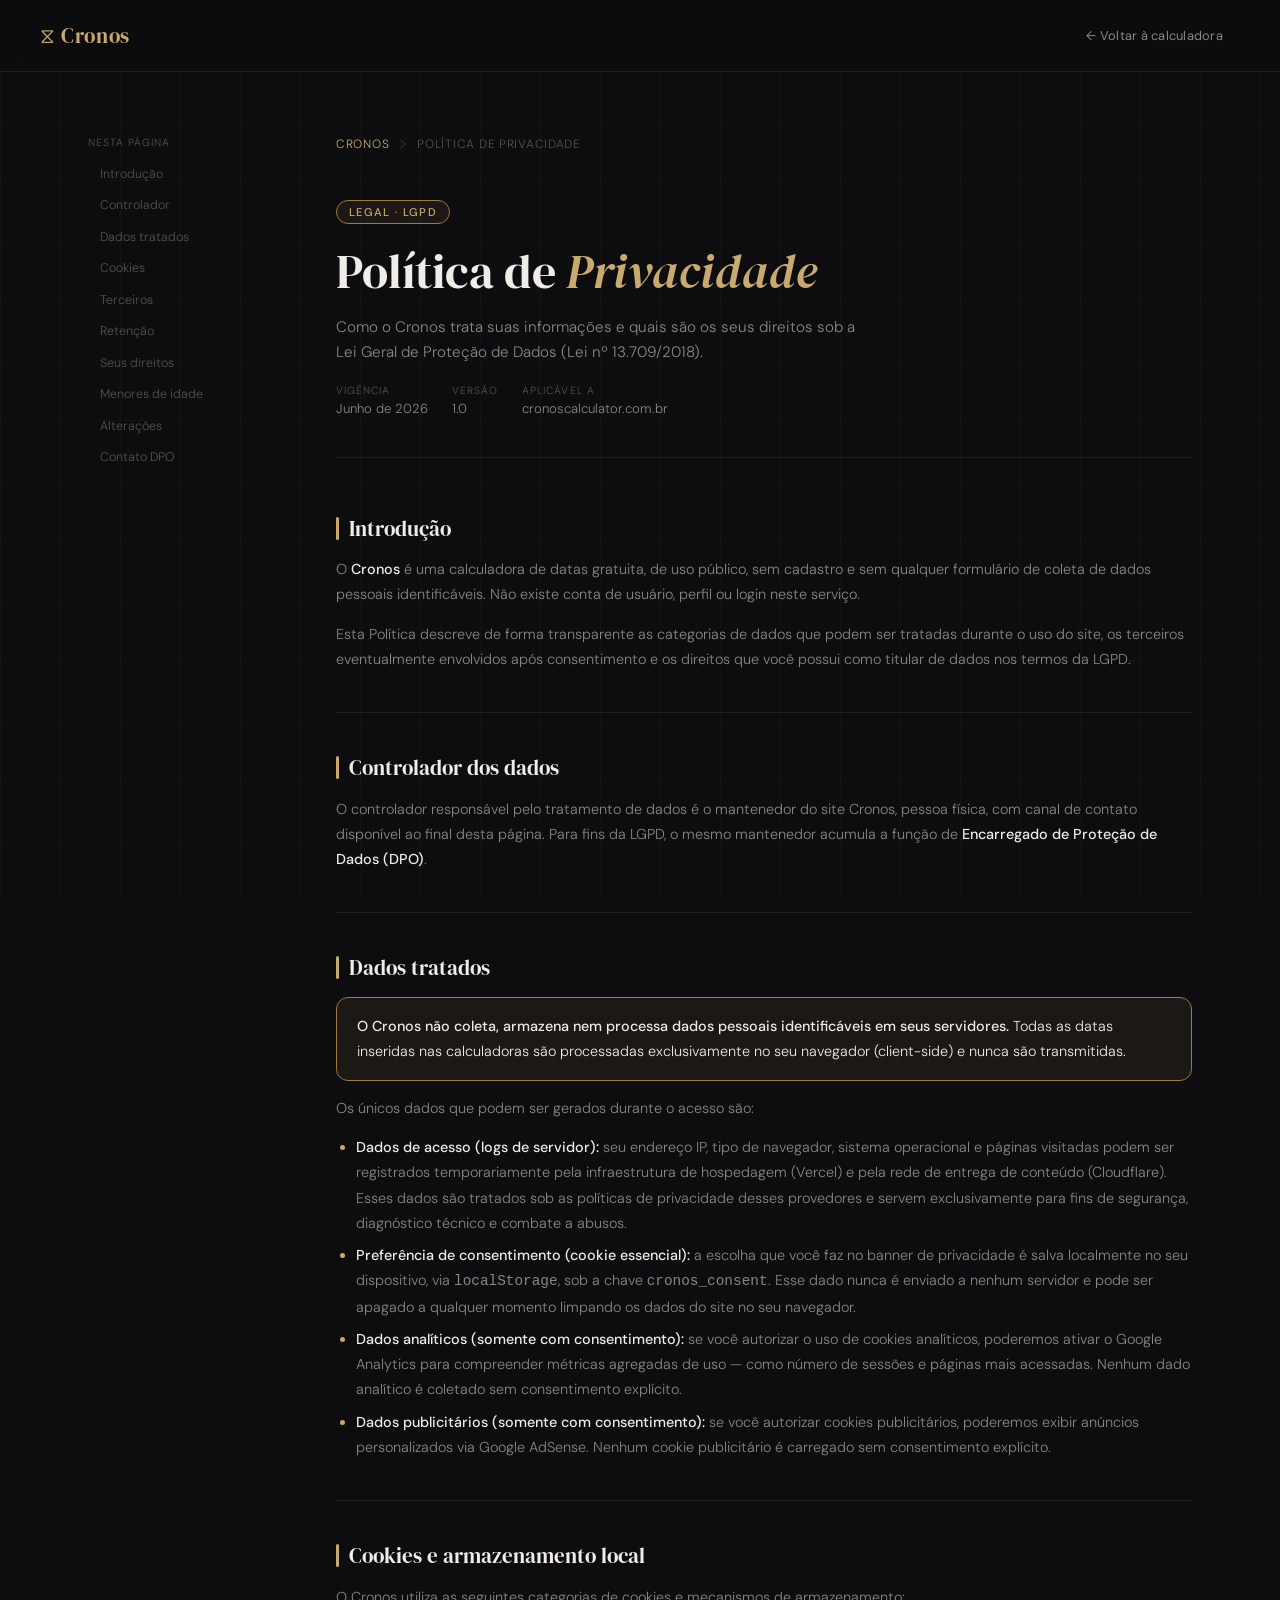
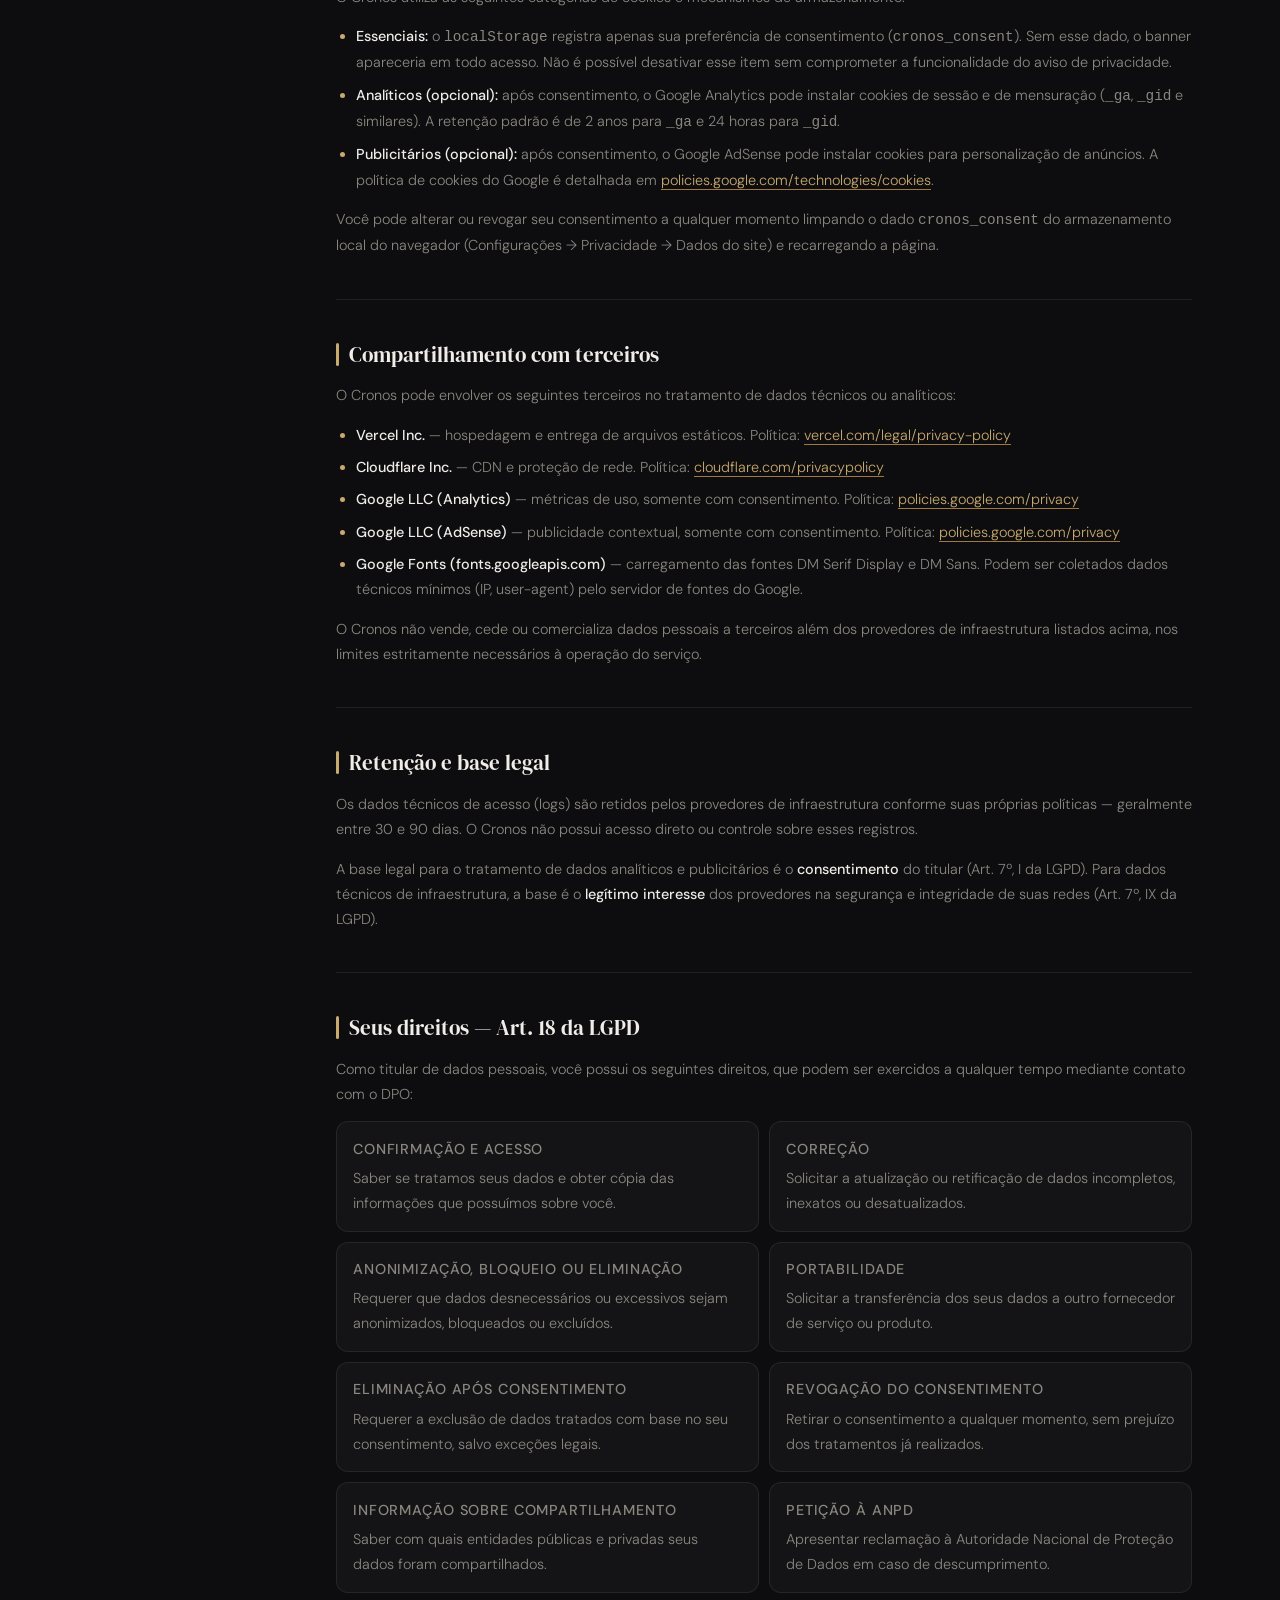
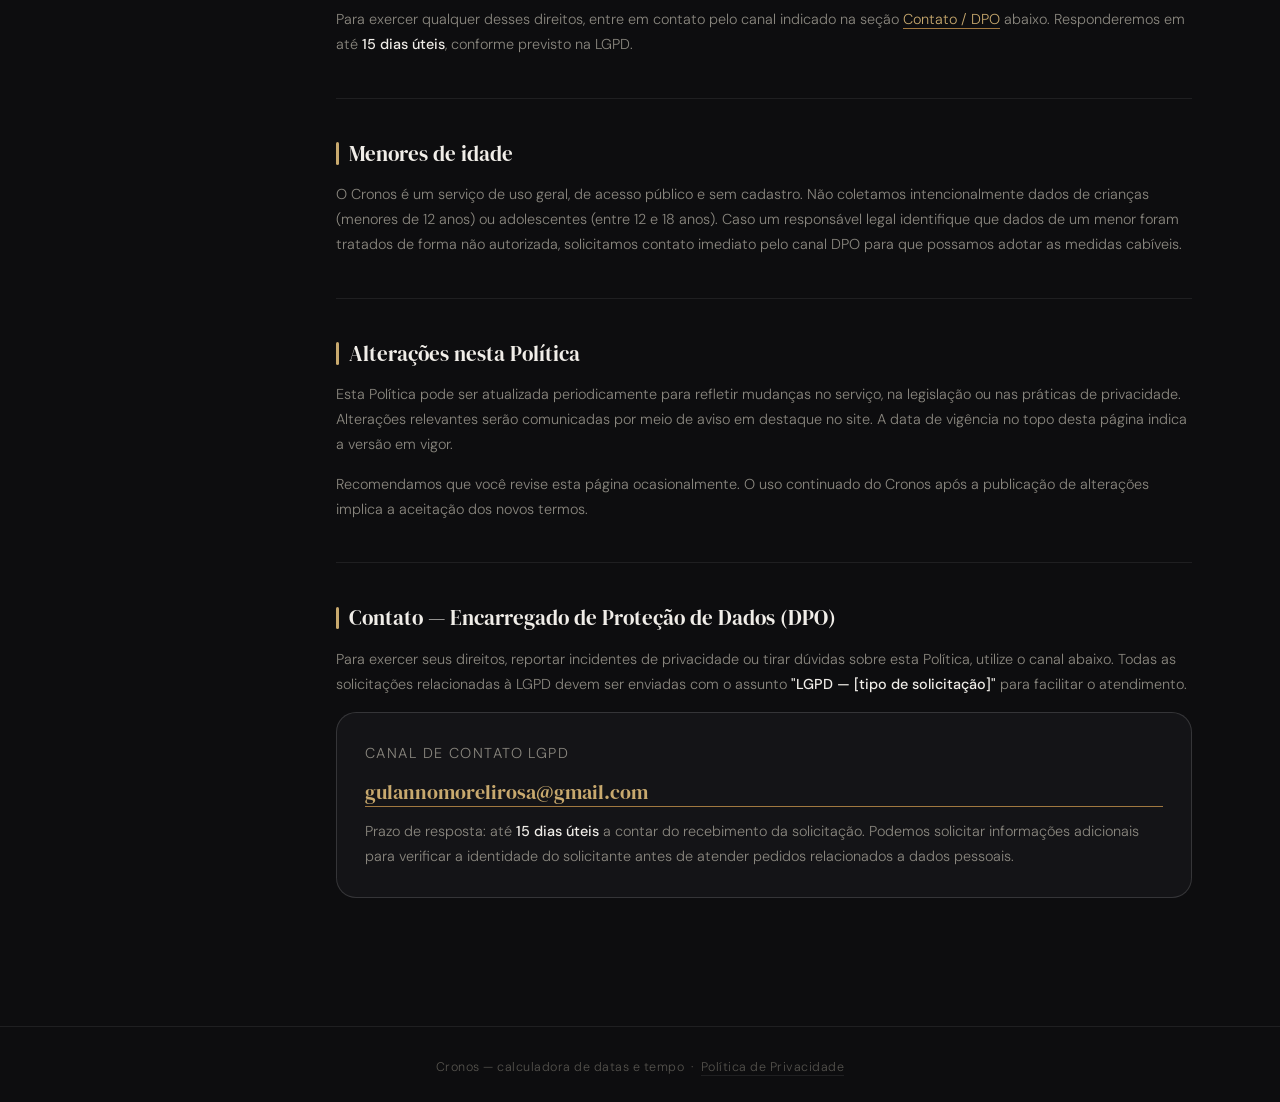
==== privacidade.html @ 51a36d14 "Add files via upload" ====
<!DOCTYPE html>
<html lang="pt-br">
<head>
  <meta charset="UTF-8">
  <meta name="viewport" content="width=device-width, initial-scale=1.0">
  <title>Política de Privacidade — Cronos</title>
  <meta name="description" content="Política de Privacidade do Cronos, calculadora de datas. Saiba como tratamos seus dados e quais são seus direitos segundo a LGPD.">
  <meta name="robots" content="noindex, follow">
  <link rel="preconnect" href="https://fonts.googleapis.com">
  <link rel="preconnect" href="https://fonts.gstatic.com" crossorigin>
  <link href="https://fonts.googleapis.com/css2?family=DM+Serif+Display:ital@0;1&family=DM+Sans:ital,wght@0,300;0,400;0,500;1,300&display=swap" rel="stylesheet">
  <link rel="stylesheet" href="style.css">
  <style>
    /* ── Sobreposições específicas para página de texto longo ── */

    .priv-wrap {
      position: relative;
      z-index: 1;
      max-width: 960px;
      margin: 0 auto;
      padding: 4rem 2rem 8rem;
    }

    /* breadcrumb */
    .priv-breadcrumb {
      display: flex;
      align-items: center;
      gap: 8px;
      margin-bottom: 3rem;
      font-size: 0.75rem;
      color: var(--text3);
      letter-spacing: 0.06em;
      text-transform: uppercase;
    }

    .priv-breadcrumb a {
      color: var(--accent);
      text-decoration: none;
      transition: color 0.2s;
    }

    .priv-breadcrumb a:hover { color: var(--text); }

    .priv-breadcrumb svg {
      width: 12px;
      height: 12px;
      opacity: 0.4;
    }

    /* hero da página */
    .priv-hero {
      margin-bottom: 3.5rem;
      border-bottom: 1px solid var(--border);
      padding-bottom: 2.5rem;
    }

    .priv-hero .panel-tag { margin-bottom: 1.25rem; }

    .priv-hero h1 {
      font-family: 'DM Serif Display', serif;
      font-size: clamp(2rem, 5vw, 3rem);
      font-weight: 400;
      line-height: 1.15;
      color: var(--text);
      margin-bottom: 1rem;
    }

    .priv-hero h1 em {
      font-style: italic;
      color: var(--accent);
    }

    .priv-meta {
      display: flex;
      gap: 1.5rem;
      flex-wrap: wrap;
      margin-top: 1.25rem;
    }

    .priv-meta-item {
      display: flex;
      flex-direction: column;
      gap: 3px;
    }

    .priv-meta-label {
      font-size: 0.65rem;
      text-transform: uppercase;
      letter-spacing: 0.1em;
      color: var(--text3);
    }

    .priv-meta-val {
      font-size: 0.82rem;
      color: var(--text2);
    }

    /* corpo do texto */
    .priv-body {
      display: flex;
      flex-direction: column;
      gap: 2.5rem;
    }

    .priv-section {
      display: flex;
      flex-direction: column;
      gap: 0.9rem;
    }

    .priv-section h2 {
      font-family: 'DM Serif Display', serif;
      font-size: 1.3rem;
      font-weight: 400;
      color: var(--text);
      display: flex;
      align-items: center;
      gap: 10px;
    }

    .priv-section h2::before {
      content: '';
      display: inline-block;
      width: 3px;
      height: 1.1em;
      background: var(--accent);
      border-radius: 2px;
      flex-shrink: 0;
    }

    .priv-section p,
    .priv-section li {
      font-size: 0.9rem;
      color: var(--text2);
      line-height: 1.75;
    }

    .priv-section ul,
    .priv-section ol {
      padding-left: 1.25rem;
      display: flex;
      flex-direction: column;
      gap: 0.45rem;
    }

    .priv-section li::marker {
      color: var(--accent);
    }

    .priv-section strong {
      color: var(--text);
      font-weight: 500;
    }

    .priv-section a {
      color: var(--accent);
      text-decoration: none;
      border-bottom: 1px solid var(--accent2);
      transition: color 0.2s;
    }

    .priv-section a:hover { color: var(--text); }

    /* bloco de destaque */
    .priv-highlight {
      background: var(--accent-bg);
      border: 1px solid var(--accent2);
      border-radius: var(--radius);
      padding: 1rem 1.25rem;
    }

    .priv-highlight p {
      color: var(--text) !important;
    }

    /* tabela de direitos Art. 18 */
    .rights-grid {
      display: grid;
      grid-template-columns: 1fr 1fr;
      gap: 10px;
    }

    .right-card {
      background: var(--bg2);
      border: 1px solid var(--border);
      border-radius: var(--radius);
      padding: 0.9rem 1rem;
      transition: border-color 0.2s;
    }

    .right-card:hover { border-color: var(--border2); }

    .right-card-title {
      font-size: 0.75rem;
      font-weight: 500;
      text-transform: uppercase;
      letter-spacing: 0.06em;
      color: var(--accent);
      margin-bottom: 4px;
    }

    .right-card-desc {
      font-size: 0.8rem;
      color: var(--text2);
      line-height: 1.55;
    }

    /* bloco de contato */
    .contact-card {
      background: var(--bg2);
      border: 1px solid var(--border2);
      border-radius: var(--radius-lg);
      padding: 1.75rem;
      display: flex;
      flex-direction: column;
      gap: 0.75rem;
    }

    .contact-card-title {
      font-size: 0.7rem;
      text-transform: uppercase;
      letter-spacing: 0.1em;
      color: var(--text3);
    }

    .contact-card-email {
      font-family: 'DM Serif Display', serif;
      font-size: 1.25rem;
      color: var(--accent);
      text-decoration: none;
      transition: color 0.2s;
    }

    .contact-card-email:hover { color: var(--text); }

    .contact-card-note {
      font-size: 0.8rem;
      color: var(--text2);
      line-height: 1.6;
    }

    /* divisor decorativo */
    .priv-divider {
      height: 1px;
      background: var(--border);
    }

    /* índice lateral (desktop) */
    @media (min-width: 1080px) {
      .priv-layout {
        display: grid;
        grid-template-columns: 200px 1fr;
        gap: 3rem;
        align-items: start;
        max-width: 1200px;
        margin: 0 auto;
        padding: 4rem 3rem 8rem;
      }

      .priv-wrap {
        max-width: unset;
        margin: 0;
        padding: 0;
        min-width: 0;
      }

      .priv-toc {
        position: sticky;
        top: 100px;
        display: flex;
        flex-direction: column;
        gap: 4px;
      }

      .toc-label {
        font-size: 0.65rem;
        text-transform: uppercase;
        letter-spacing: 0.1em;
        color: var(--text3);
        margin-bottom: 8px;
      }

      .toc-link {
        font-size: 0.78rem;
        color: var(--text3);
        text-decoration: none;
        padding: 5px 10px;
        border-radius: 6px;
        transition: all 0.18s;
        border-left: 2px solid transparent;
        line-height: 1.4;
      }

      .toc-link:hover {
        color: var(--text2);
        border-left-color: var(--border2);
        background: var(--bg2);
      }
    }

    @media (max-width: 1079px) {
      .priv-toc { display: none; }
      .priv-layout {
        display: block;
      }
    }

    @media (max-width: 600px) {
      .rights-grid { grid-template-columns: 1fr; }
      .priv-meta { gap: 1rem; }
    }
  </style>
</head>
<body>

  <div class="bg-grid"></div>

  <header>
    <div class="logo">⧖ Cronos</div>
    <nav>
      <a href="index.html" class="nav-link">← Voltar à calculadora</a>
    </nav>
  </header>

  <div class="priv-layout">

    <!-- Índice (desktop) -->
    <aside class="priv-toc">
      <p class="toc-label">Nesta página</p>
      <a href="#intro"       class="toc-link">Introdução</a>
      <a href="#controlador" class="toc-link">Controlador</a>
      <a href="#dados"       class="toc-link">Dados tratados</a>
      <a href="#cookies"     class="toc-link">Cookies</a>
      <a href="#terceiros"   class="toc-link">Terceiros</a>
      <a href="#retencao"    class="toc-link">Retenção</a>
      <a href="#direitos"    class="toc-link">Seus direitos</a>
      <a href="#menores"     class="toc-link">Menores de idade</a>
      <a href="#alteracoes"  class="toc-link">Alterações</a>
      <a href="#contato"     class="toc-link">Contato DPO</a>
    </aside>

    <main class="priv-wrap">

      <!-- Breadcrumb -->
      <div class="priv-breadcrumb">
        <a href="index.html">Cronos</a>
        <svg viewBox="0 0 12 12" fill="none" xmlns="http://www.w3.org/2000/svg">
          <path d="M4 2l4 4-4 4" stroke="currentColor" stroke-width="1.5" stroke-linecap="round" stroke-linejoin="round"/>
        </svg>
        <span>Política de Privacidade</span>
      </div>

      <!-- Hero -->
      <div class="priv-hero">
        <span class="panel-tag">legal · lgpd</span>
        <h1>Política de <em>Privacidade</em></h1>
        <p class="panel-sub">Como o Cronos trata suas informações e quais são os seus direitos sob a Lei Geral de Proteção de Dados (Lei nº 13.709/2018).</p>
        <div class="priv-meta">
          <div class="priv-meta-item">
            <span class="priv-meta-label">Vigência</span>
            <span class="priv-meta-val">Junho de 2026</span>
          </div>
          <div class="priv-meta-item">
            <span class="priv-meta-label">Versão</span>
            <span class="priv-meta-val">1.0</span>
          </div>
          <div class="priv-meta-item">
            <span class="priv-meta-label">Aplicável a</span>
            <span class="priv-meta-val">cronoscalculator.com.br</span>
          </div>
        </div>
      </div>

      <!-- Corpo -->
      <div class="priv-body">

        <div class="priv-section" id="intro">
          <h2>Introdução</h2>
          <p>
            O <strong>Cronos</strong> é uma calculadora de datas gratuita, de uso público, sem cadastro e sem qualquer formulário de coleta de dados pessoais identificáveis. Não existe conta de usuário, perfil ou login neste serviço.
          </p>
          <p>
            Esta Política descreve de forma transparente as categorias de dados que podem ser tratadas durante o uso do site, os terceiros eventualmente envolvidos após consentimento e os direitos que você possui como titular de dados nos termos da LGPD.
          </p>
        </div>

        <div class="priv-divider"></div>

        <div class="priv-section" id="controlador">
          <h2>Controlador dos dados</h2>
          <p>
            O controlador responsável pelo tratamento de dados é o mantenedor do site Cronos, pessoa física, com canal de contato disponível ao final desta página. Para fins da LGPD, o mesmo mantenedor acumula a função de <strong>Encarregado de Proteção de Dados (DPO)</strong>.
          </p>
        </div>

        <div class="priv-divider"></div>

        <div class="priv-section" id="dados">
          <h2>Dados tratados</h2>

          <div class="priv-highlight">
            <p><strong>O Cronos não coleta, armazena nem processa dados pessoais identificáveis em seus servidores.</strong> Todas as datas inseridas nas calculadoras são processadas exclusivamente no seu navegador (client-side) e nunca são transmitidas.</p>
          </div>

          <p>Os únicos dados que podem ser gerados durante o acesso são:</p>

          <ul>
            <li><strong>Dados de acesso (logs de servidor):</strong> seu endereço IP, tipo de navegador, sistema operacional e páginas visitadas podem ser registrados temporariamente pela infraestrutura de hospedagem (Vercel) e pela rede de entrega de conteúdo (Cloudflare). Esses dados são tratados sob as políticas de privacidade desses provedores e servem exclusivamente para fins de segurança, diagnóstico técnico e combate a abusos.</li>
            <li><strong>Preferência de consentimento (cookie essencial):</strong> a escolha que você faz no banner de privacidade é salva localmente no seu dispositivo, via <code>localStorage</code>, sob a chave <code>cronos_consent</code>. Esse dado nunca é enviado a nenhum servidor e pode ser apagado a qualquer momento limpando os dados do site no seu navegador.</li>
            <li><strong>Dados analíticos (somente com consentimento):</strong> se você autorizar o uso de cookies analíticos, poderemos ativar o Google Analytics para compreender métricas agregadas de uso — como número de sessões e páginas mais acessadas. Nenhum dado analítico é coletado sem consentimento explícito.</li>
            <li><strong>Dados publicitários (somente com consentimento):</strong> se você autorizar cookies publicitários, poderemos exibir anúncios personalizados via Google AdSense. Nenhum cookie publicitário é carregado sem consentimento explícito.</li>
          </ul>
        </div>

        <div class="priv-divider"></div>

        <div class="priv-section" id="cookies">
          <h2>Cookies e armazenamento local</h2>

          <p>O Cronos utiliza as seguintes categorias de cookies e mecanismos de armazenamento:</p>

          <ul>
            <li>
              <strong>Essenciais:</strong> o <code>localStorage</code> registra apenas sua preferência de consentimento (<code>cronos_consent</code>). Sem esse dado, o banner apareceria em todo acesso. Não é possível desativar esse item sem comprometer a funcionalidade do aviso de privacidade.
            </li>
            <li>
              <strong>Analíticos (opcional):</strong> após consentimento, o Google Analytics pode instalar cookies de sessão e de mensuração (<code>_ga</code>, <code>_gid</code> e similares). A retenção padrão é de 2 anos para <code>_ga</code> e 24 horas para <code>_gid</code>.
            </li>
            <li>
              <strong>Publicitários (opcional):</strong> após consentimento, o Google AdSense pode instalar cookies para personalização de anúncios. A política de cookies do Google é detalhada em <a href="https://policies.google.com/technologies/cookies" target="_blank" rel="noopener noreferrer">policies.google.com/technologies/cookies</a>.
            </li>
          </ul>

          <p>
            Você pode alterar ou revogar seu consentimento a qualquer momento limpando o dado <code>cronos_consent</code> do armazenamento local do navegador (Configurações → Privacidade → Dados do site) e recarregando a página.
          </p>
        </div>

        <div class="priv-divider"></div>

        <div class="priv-section" id="terceiros">
          <h2>Compartilhamento com terceiros</h2>

          <p>O Cronos pode envolver os seguintes terceiros no tratamento de dados técnicos ou analíticos:</p>

          <ul>
            <li><strong>Vercel Inc.</strong> — hospedagem e entrega de arquivos estáticos. Política: <a href="https://vercel.com/legal/privacy-policy" target="_blank" rel="noopener noreferrer">vercel.com/legal/privacy-policy</a></li>
            <li><strong>Cloudflare Inc.</strong> — CDN e proteção de rede. Política: <a href="https://www.cloudflare.com/privacypolicy/" target="_blank" rel="noopener noreferrer">cloudflare.com/privacypolicy</a></li>
            <li><strong>Google LLC (Analytics)</strong> — métricas de uso, somente com consentimento. Política: <a href="https://policies.google.com/privacy" target="_blank" rel="noopener noreferrer">policies.google.com/privacy</a></li>
            <li><strong>Google LLC (AdSense)</strong> — publicidade contextual, somente com consentimento. Política: <a href="https://policies.google.com/privacy" target="_blank" rel="noopener noreferrer">policies.google.com/privacy</a></li>
            <li><strong>Google Fonts (fonts.googleapis.com)</strong> — carregamento das fontes DM Serif Display e DM Sans. Podem ser coletados dados técnicos mínimos (IP, user-agent) pelo servidor de fontes do Google.</li>
          </ul>

          <p>
            O Cronos não vende, cede ou comercializa dados pessoais a terceiros além dos provedores de infraestrutura listados acima, nos limites estritamente necessários à operação do serviço.
          </p>
        </div>

        <div class="priv-divider"></div>

        <div class="priv-section" id="retencao">
          <h2>Retenção e base legal</h2>
          <p>
            Os dados técnicos de acesso (logs) são retidos pelos provedores de infraestrutura conforme suas próprias políticas — geralmente entre 30 e 90 dias. O Cronos não possui acesso direto ou controle sobre esses registros.
          </p>
          <p>
            A base legal para o tratamento de dados analíticos e publicitários é o <strong>consentimento</strong> do titular (Art. 7º, I da LGPD). Para dados técnicos de infraestrutura, a base é o <strong>legítimo interesse</strong> dos provedores na segurança e integridade de suas redes (Art. 7º, IX da LGPD).
          </p>
        </div>

        <div class="priv-divider"></div>

        <div class="priv-section" id="direitos">
          <h2>Seus direitos — Art. 18 da LGPD</h2>
          <p>Como titular de dados pessoais, você possui os seguintes direitos, que podem ser exercidos a qualquer tempo mediante contato com o DPO:</p>

          <div class="rights-grid">
            <div class="right-card">
              <p class="right-card-title">Confirmação e acesso</p>
              <p class="right-card-desc">Saber se tratamos seus dados e obter cópia das informações que possuímos sobre você.</p>
            </div>
            <div class="right-card">
              <p class="right-card-title">Correção</p>
              <p class="right-card-desc">Solicitar a atualização ou retificação de dados incompletos, inexatos ou desatualizados.</p>
            </div>
            <div class="right-card">
              <p class="right-card-title">Anonimização, bloqueio ou eliminação</p>
              <p class="right-card-desc">Requerer que dados desnecessários ou excessivos sejam anonimizados, bloqueados ou excluídos.</p>
            </div>
            <div class="right-card">
              <p class="right-card-title">Portabilidade</p>
              <p class="right-card-desc">Solicitar a transferência dos seus dados a outro fornecedor de serviço ou produto.</p>
            </div>
            <div class="right-card">
              <p class="right-card-title">Eliminação após consentimento</p>
              <p class="right-card-desc">Requerer a exclusão de dados tratados com base no seu consentimento, salvo exceções legais.</p>
            </div>
            <div class="right-card">
              <p class="right-card-title">Revogação do consentimento</p>
              <p class="right-card-desc">Retirar o consentimento a qualquer momento, sem prejuízo dos tratamentos já realizados.</p>
            </div>
            <div class="right-card">
              <p class="right-card-title">Informação sobre compartilhamento</p>
              <p class="right-card-desc">Saber com quais entidades públicas e privadas seus dados foram compartilhados.</p>
            </div>
            <div class="right-card">
              <p class="right-card-title">Petição à ANPD</p>
              <p class="right-card-desc">Apresentar reclamação à Autoridade Nacional de Proteção de Dados em caso de descumprimento.</p>
            </div>
          </div>

          <p>
            Para exercer qualquer desses direitos, entre em contato pelo canal indicado na seção <a href="#contato">Contato / DPO</a> abaixo. Responderemos em até <strong>15 dias úteis</strong>, conforme previsto na LGPD.
          </p>
        </div>

        <div class="priv-divider"></div>

        <div class="priv-section" id="menores">
          <h2>Menores de idade</h2>
          <p>
            O Cronos é um serviço de uso geral, de acesso público e sem cadastro. Não coletamos intencionalmente dados de crianças (menores de 12 anos) ou adolescentes (entre 12 e 18 anos). Caso um responsável legal identifique que dados de um menor foram tratados de forma não autorizada, solicitamos contato imediato pelo canal DPO para que possamos adotar as medidas cabíveis.
          </p>
        </div>

        <div class="priv-divider"></div>

        <div class="priv-section" id="alteracoes">
          <h2>Alterações nesta Política</h2>
          <p>
            Esta Política pode ser atualizada periodicamente para refletir mudanças no serviço, na legislação ou nas práticas de privacidade. Alterações relevantes serão comunicadas por meio de aviso em destaque no site. A data de vigência no topo desta página indica a versão em vigor.
          </p>
          <p>
            Recomendamos que você revise esta página ocasionalmente. O uso continuado do Cronos após a publicação de alterações implica a aceitação dos novos termos.
          </p>
        </div>

        <div class="priv-divider"></div>

        <div class="priv-section" id="contato">
          <h2>Contato — Encarregado de Proteção de Dados (DPO)</h2>
          <p>
            Para exercer seus direitos, reportar incidentes de privacidade ou tirar dúvidas sobre esta Política, utilize o canal abaixo. Todas as solicitações relacionadas à LGPD devem ser enviadas com o assunto <strong>"LGPD — [tipo de solicitação]"</strong> para facilitar o atendimento.
          </p>

          <div class="contact-card">
            <p class="contact-card-title">Canal de contato LGPD</p>
            <!-- Substitua pelo seu e-mail real antes de publicar -->
            <a href="mailto:gulannomorelirosa@gmail.com" class="contact-card-email">gulannomorelirosa@gmail.com</a>
            <p class="contact-card-note">
              Prazo de resposta: até <strong>15 dias úteis</strong> a contar do recebimento da solicitação. Podemos solicitar informações adicionais para verificar a identidade do solicitante antes de atender pedidos relacionados a dados pessoais.
            </p>
          </div>
        </div>

      </div><!-- /priv-body -->

    </main><!-- /priv-wrap -->

  </div><!-- /priv-layout -->

  <footer>
    <p>Cronos &mdash; calculadora de datas e tempo &nbsp;·&nbsp; <a href="privacidade.html" style="color:var(--text3);text-decoration:none;border-bottom:1px solid var(--border)">Política de Privacidade</a></p>
  </footer>

</body>
</html>
---- style.css ----
*, *::before, *::after { box-sizing: border-box; margin: 0; padding: 0; }

:root {
  --bg:        #0d0d0f;
  --bg2:       #141417;
  --bg3:       #1c1c20;
  --border:    rgba(255,255,255,0.08);
  --border2:   rgba(255,255,255,0.14);
  --text:      #f0ede8;
  --text2:     #8a877f;
  --text3:     #55534e;
  --accent:    #c8a96e;
  --accent2:   #a07840;
  --accent-bg: rgba(200,169,110,0.08);
  --radius:    12px;
  --radius-lg: 20px;
}

html { scroll-behavior: smooth; }

body {
  background: var(--bg);
  color: var(--text);
  font-family: 'DM Sans', sans-serif;
  font-weight: 300;
  min-height: 100vh;
  overflow-x: hidden;
}


.bg-grid {
  position: fixed;
  inset: 0;
  z-index: 0;
  background-image:
    linear-gradient(rgba(255,255,255,0.025) 1px, transparent 1px),
    linear-gradient(90deg, rgba(255,255,255,0.025) 1px, transparent 1px);
  background-size: 60px 60px;
  pointer-events: none;
}


header {
  position: sticky;
  top: 0;
  z-index: 100;
  display: flex;
  align-items: center;
  justify-content: space-between;
  padding: 1.25rem 2.5rem;
  border-bottom: 1px solid var(--border);
  background: rgba(13,13,15,0.85);
  backdrop-filter: blur(16px);
  -webkit-backdrop-filter: blur(16px);
}

.logo {
  font-family: 'DM Serif Display', serif;
  font-size: 1.3rem;
  color: var(--accent);
  letter-spacing: 0.03em;
}

nav {
  display: flex;
  gap: 6px;
  flex-wrap: wrap;
}

.nav-link {
  text-decoration: none;
  font-size: 0.8rem;
  font-weight: 400;
  color: var(--text2);
  padding: 6px 16px;
  border-radius: 99px;
  border: 1px solid transparent;
  transition: all 0.2s;
  letter-spacing: 0.02em;
}

.nav-link:hover { color: var(--text); border-color: var(--border2); }
.nav-link.active { color: var(--accent); border-color: var(--accent2); background: var(--accent-bg); }


main {
  position: relative;
  z-index: 1;
  max-width: 820px;
  margin: 0 auto;
  padding: 4rem 2rem 6rem;
}


.panel { display: none; animation: fadeUp 0.35s ease; }
.panel.active { display: block; }

@keyframes fadeUp {
  from { opacity: 0; transform: translateY(16px); }
  to   { opacity: 1; transform: translateY(0); }
}


.panel-hero {
  margin-bottom: 2.5rem;
}

.panel-tag {
  display: inline-block;
  font-size: 0.7rem;
  font-weight: 500;
  text-transform: uppercase;
  letter-spacing: 0.12em;
  color: var(--accent);
  border: 1px solid var(--accent2);
  background: var(--accent-bg);
  padding: 4px 12px;
  border-radius: 99px;
  margin-bottom: 1.25rem;
}

.panel-hero h1 {
  font-family: 'DM Serif Display', serif;
  font-size: clamp(2rem, 5vw, 3.2rem);
  font-weight: 400;
  line-height: 1.15;
  color: var(--text);
  margin-bottom: 0.75rem;
}

.panel-hero h1 em {
  font-style: italic;
  color: var(--accent);
}

.panel-sub {
  font-size: 0.95rem;
  color: var(--text2);
  line-height: 1.6;
  max-width: 520px;
}


.form-card {
  background: var(--bg2);
  border: 1px solid var(--border);
  border-radius: var(--radius-lg);
  padding: 2rem;
  display: flex;
  flex-direction: column;
  gap: 1.25rem;
  margin-bottom: 2rem;
}

.field-row {
  display: grid;
  grid-template-columns: 1fr 1fr;
  gap: 1rem;
  min-width: 0;
}

.field {
  display: flex;
  flex-direction: column;
  gap: 8px;
  min-width: 0;
}

.field label {
  font-size: 0.72rem;
  font-weight: 500;
  text-transform: uppercase;
  letter-spacing: 0.1em;
  color: var(--text3);
}

.field input {
  background: var(--bg3);
  border: 1px solid var(--border);
  border-radius: var(--radius);
  padding: 12px 16px;
  font-size: 0.95rem;
  font-family: 'DM Sans', sans-serif;
  font-weight: 300;
  color: var(--text);
  outline: none;
  transition: border-color 0.2s;
  width: 100%;
  min-width: 0;
  color-scheme: dark;
}

.field input:focus {
  border-color: var(--accent2);
}

.field input::placeholder { color: var(--text3); }


.btn-calc {
  padding: 14px 28px;
  border-radius: var(--radius);
  border: none;
  background: var(--accent);
  color: #0d0d0f;
  font-family: 'DM Sans', sans-serif;
  font-size: 0.9rem;
  font-weight: 500;
  cursor: pointer;
  letter-spacing: 0.02em;
  transition: all 0.2s;
  align-self: flex-start;
}

.btn-calc:hover {
  background: var(--accent2);
  transform: translateY(-1px);
}

.btn-calc:active {
  transform: translateY(0) scale(0.98);
}


.result-area {
  animation: fadeUp 0.3s ease;
}

.result-area.hidden { display: none; }


.metrics-grid {
  display: grid;
  grid-template-columns: repeat(auto-fit, minmax(140px, 1fr));
  gap: 12px;
  margin-bottom: 1rem;
}

.metric-card {
  background: var(--bg2);
  border: 1px solid var(--border);
  border-radius: var(--radius);
  padding: 1.25rem 1rem;
  text-align: center;
  transition: border-color 0.2s;
}

.metric-card:hover { border-color: var(--border2); }

.metric-card.highlight {
  border-color: var(--accent2);
  background: var(--accent-bg);
}

.metric-num {
  font-family: 'DM Serif Display', serif;
  font-size: 2.4rem;
  color: var(--text);
  line-height: 1;
  margin-bottom: 4px;
}

.metric-card.highlight .metric-num { color: var(--accent); }

.metric-lbl {
  font-size: 0.72rem;
  font-weight: 500;
  text-transform: uppercase;
  letter-spacing: 0.08em;
  color: var(--text3);
}


.totals-bar {
  background: var(--bg2);
  border: 1px solid var(--border);
  border-radius: var(--radius);
  padding: 1rem 1.25rem;
  display: flex;
  gap: 1.5rem;
  flex-wrap: wrap;
  align-items: center;
}

.total-item {
  display: flex;
  flex-direction: column;
  gap: 2px;
}

.total-item .t-num {
  font-size: 1.1rem;
  font-weight: 500;
  color: var(--text);
}

.total-item .t-lbl {
  font-size: 0.68rem;
  text-transform: uppercase;
  letter-spacing: 0.08em;
  color: var(--text3);
}

.totals-divider {
  width: 1px;
  height: 30px;
  background: var(--border);
}


.countdown-display {
  text-align: center;
  padding: 3rem 1rem 2rem;
  border: 1px solid var(--border);
  border-radius: var(--radius-lg);
  background: var(--bg2);
  margin-bottom: 1rem;
}

.countdown-label-name {
  font-size: 0.75rem;
  text-transform: uppercase;
  letter-spacing: 0.1em;
  color: var(--accent);
  margin-bottom: 0.5rem;
}

.countdown-big {
  font-family: 'DM Serif Display', serif;
  font-size: clamp(4rem, 12vw, 7rem);
  color: var(--text);
  line-height: 1;
  margin-bottom: 0.5rem;
}

.countdown-unit {
  font-size: 0.9rem;
  color: var(--text2);
  margin-bottom: 0.25rem;
}

.countdown-date-str {
  font-size: 0.8rem;
  color: var(--text3);
}

.badge-past {
  display: inline-block;
  margin-left: 8px;
  padding: 3px 10px;
  border-radius: 99px;
  font-size: 0.7rem;
  text-transform: uppercase;
  letter-spacing: 0.06em;
  background: rgba(200,80,80,0.1);
  color: #e07070;
  border: 1px solid rgba(200,80,80,0.25);
  vertical-align: middle;
}

.badge-future {
  display: inline-block;
  margin-left: 8px;
  padding: 3px 10px;
  border-radius: 99px;
  font-size: 0.7rem;
  text-transform: uppercase;
  letter-spacing: 0.06em;
  background: var(--accent-bg);
  color: var(--accent);
  border: 1px solid var(--accent2);
  vertical-align: middle;
}


.error-msg {
  padding: 1rem 1.25rem;
  background: rgba(200,80,80,0.08);
  border: 1px solid rgba(200,80,80,0.2);
  border-radius: var(--radius);
  color: #e07070;
  font-size: 0.9rem;
}


footer {
  position: relative;
  z-index: 1;
  text-align: center;
  padding: 2rem;
  color: var(--text3);
  font-size: 0.78rem;
  border-top: 1px solid var(--border);
  letter-spacing: 0.04em;
}


@media (max-width: 600px) {
  header {
    flex-direction: column;
    gap: 1rem;
    padding: 1rem 1.25rem;
  }

  nav { justify-content: center; }

  main { padding: 2.5rem 1.25rem 4rem; }

  .form-card { padding: 1.25rem; }

  .field-row { grid-template-columns: 1fr; }

  .btn-calc { align-self: stretch; text-align: center; }

  .totals-bar { gap: 1rem; }

  .totals-divider { display: none; }
}

/* ─── LGPD Banner ────────────────────────────────────────────────────────────
   Cole este bloco no final do seu style.css
   ─────────────────────────────────────────────────────────────────────────── */
 
#lgpd-banner {
  position: fixed;
  bottom: 1.5rem;
  left: 50%;
  transform: translateX(-50%);
  z-index: 9999;
  width: min(92vw, 680px);
  background: var(--bg2);
  border: 1px solid var(--border2);
  border-radius: var(--radius-lg);
  padding: 1.5rem;
  box-shadow: 0 8px 40px rgba(0, 0, 0, 0.5);
  transition: opacity 0.35s ease, transform 0.35s ease;
}
 
#lgpd-banner.lgpd-hide {
  opacity: 0;
  transform: translateX(-50%) translateY(12px);
  pointer-events: none;
}
 
.lgpd-inner {
  display: flex;
  flex-direction: column;
  gap: 1.1rem;
}
 
.lgpd-title {
  font-size: 0.85rem;
  font-weight: 500;
  color: var(--accent);
  text-transform: uppercase;
  letter-spacing: 0.08em;
  margin-bottom: 4px;
}
 
.lgpd-desc {
  font-size: 0.82rem;
  color: var(--text2);
  line-height: 1.6;
}
 
.lgpd-link {
  color: var(--accent);
  text-decoration: none;
  border-bottom: 1px solid var(--accent2);
  transition: color 0.2s;
}
 
.lgpd-link:hover {
  color: var(--text);
}
 
.lgpd-toggles {
  display: flex;
  gap: 1.5rem;
  flex-wrap: wrap;
}
 
.lgpd-toggle {
  display: flex;
  align-items: center;
  gap: 8px;
  cursor: pointer;
}
 
.lgpd-toggle input[type="checkbox"] {
  appearance: none;
  -webkit-appearance: none;
  width: 16px;
  height: 16px;
  border: 1px solid var(--accent2);
  border-radius: 4px;
  background: var(--bg3);
  cursor: pointer;
  flex-shrink: 0;
  transition: background 0.2s, border-color 0.2s;
  position: relative;
}
 
.lgpd-toggle input[type="checkbox"]:checked {
  background: var(--accent);
  border-color: var(--accent);
}
 
.lgpd-toggle input[type="checkbox"]:checked::after {
  content: '';
  position: absolute;
  left: 4px;
  top: 1px;
  width: 5px;
  height: 9px;
  border: 2px solid #0d0d0f;
  border-top: none;
  border-left: none;
  transform: rotate(45deg);
}
 
.lgpd-toggle-label {
  font-size: 0.8rem;
  color: var(--text2);
}
 
.lgpd-actions {
  display: flex;
  gap: 8px;
  flex-wrap: wrap;
}
 
.lgpd-btn {
  padding: 8px 18px;
  border-radius: var(--radius);
  font-family: 'DM Sans', sans-serif;
  font-size: 0.8rem;
  font-weight: 500;
  cursor: pointer;
  transition: all 0.2s;
  letter-spacing: 0.02em;
  border: 1px solid transparent;
}
 
.lgpd-btn:active {
  transform: scale(0.97);
}
 
.lgpd-btn-accept-all {
  background: var(--accent);
  color: #0d0d0f;
  border-color: var(--accent);
}
 
.lgpd-btn-accept-all:hover {
  background: var(--accent2);
  border-color: var(--accent2);
}
 
.lgpd-btn-save {
  background: transparent;
  color: var(--text);
  border-color: var(--border2);
}
 
.lgpd-btn-save:hover {
  border-color: var(--accent2);
  color: var(--accent);
}
 
.lgpd-btn-reject {
  background: transparent;
  color: var(--text3);
  border-color: transparent;
}
 
.lgpd-btn-reject:hover {
  color: var(--text2);
}
 
@media (max-width: 600px) {
  #lgpd-banner {
    bottom: 0;
    left: 0;
    right: 0;
    transform: none;
    width: 100%;
    border-radius: var(--radius-lg) var(--radius-lg) 0 0;
  }
 
  #lgpd-banner.lgpd-hide {
    transform: translateY(12px);
  }
 
  .lgpd-actions {
    flex-direction: column;
  }
 
  .lgpd-btn {
    width: 100%;
    text-align: center;
  }
}
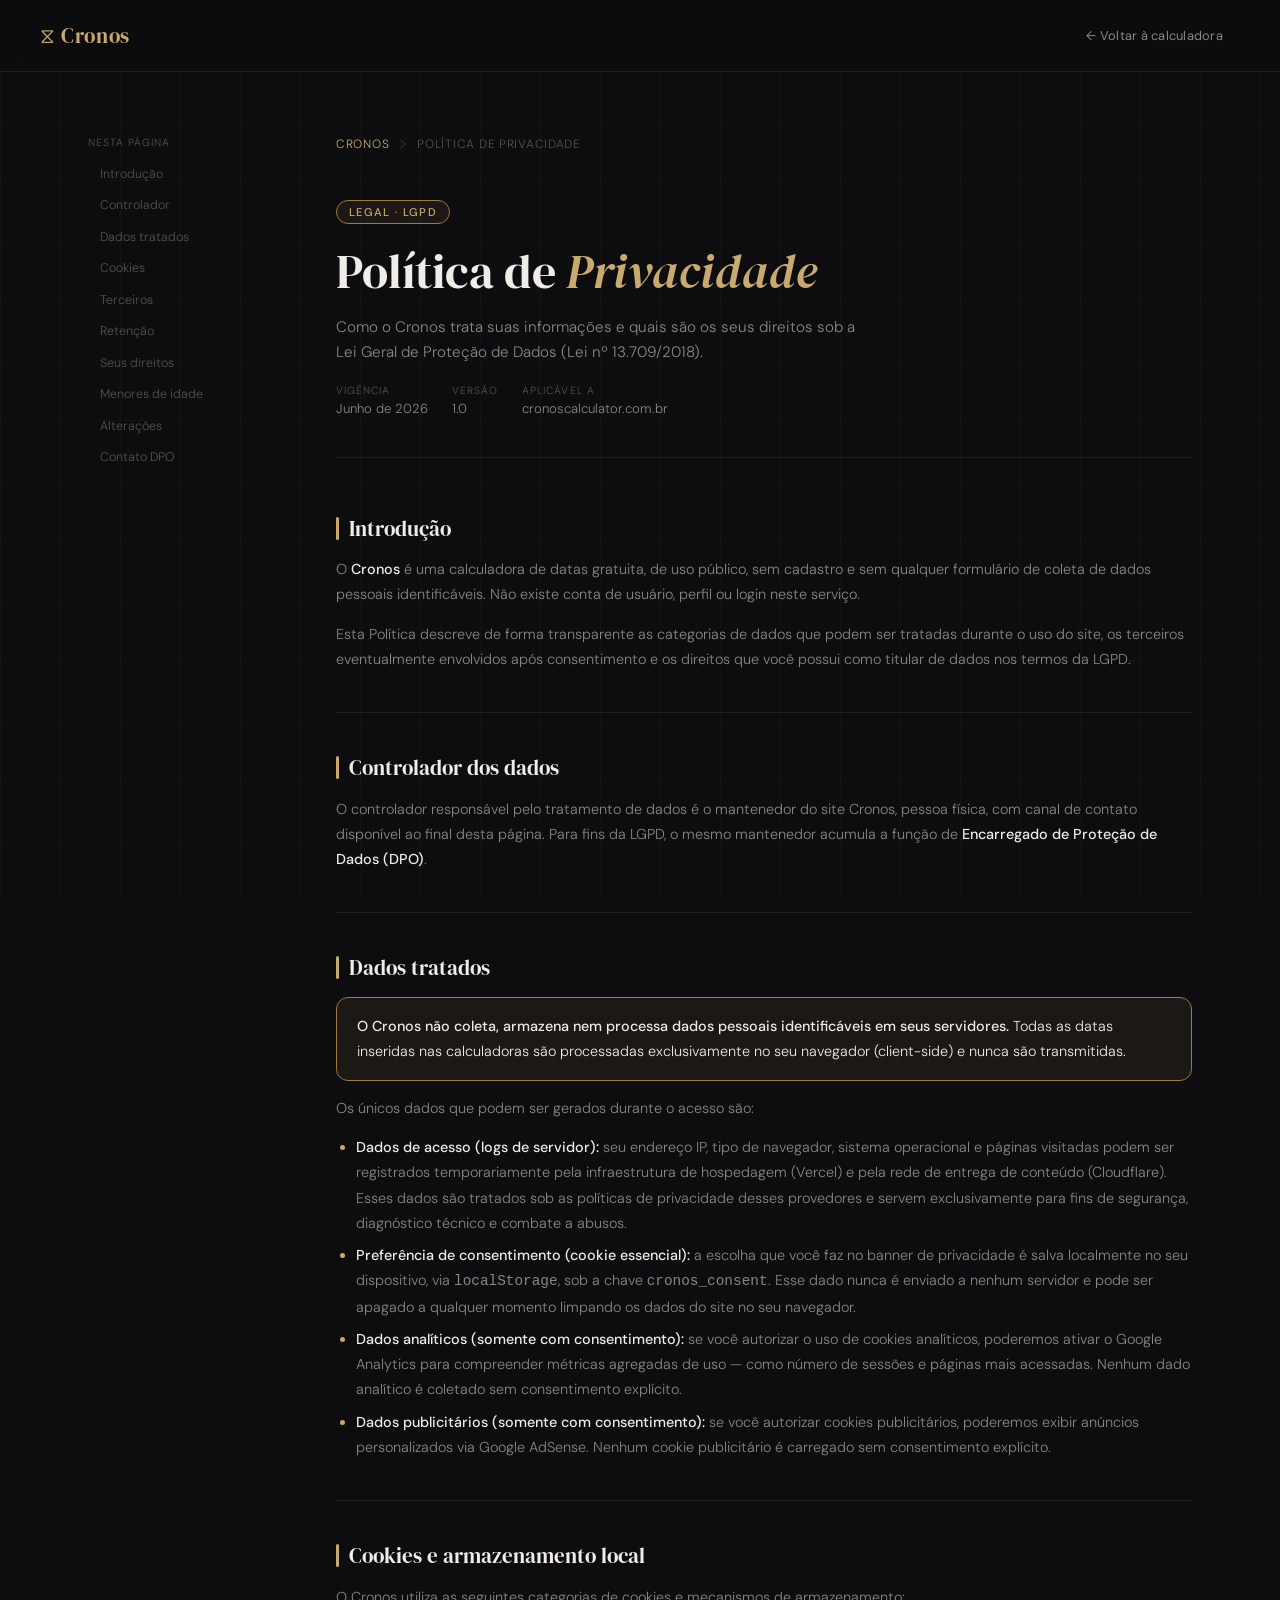
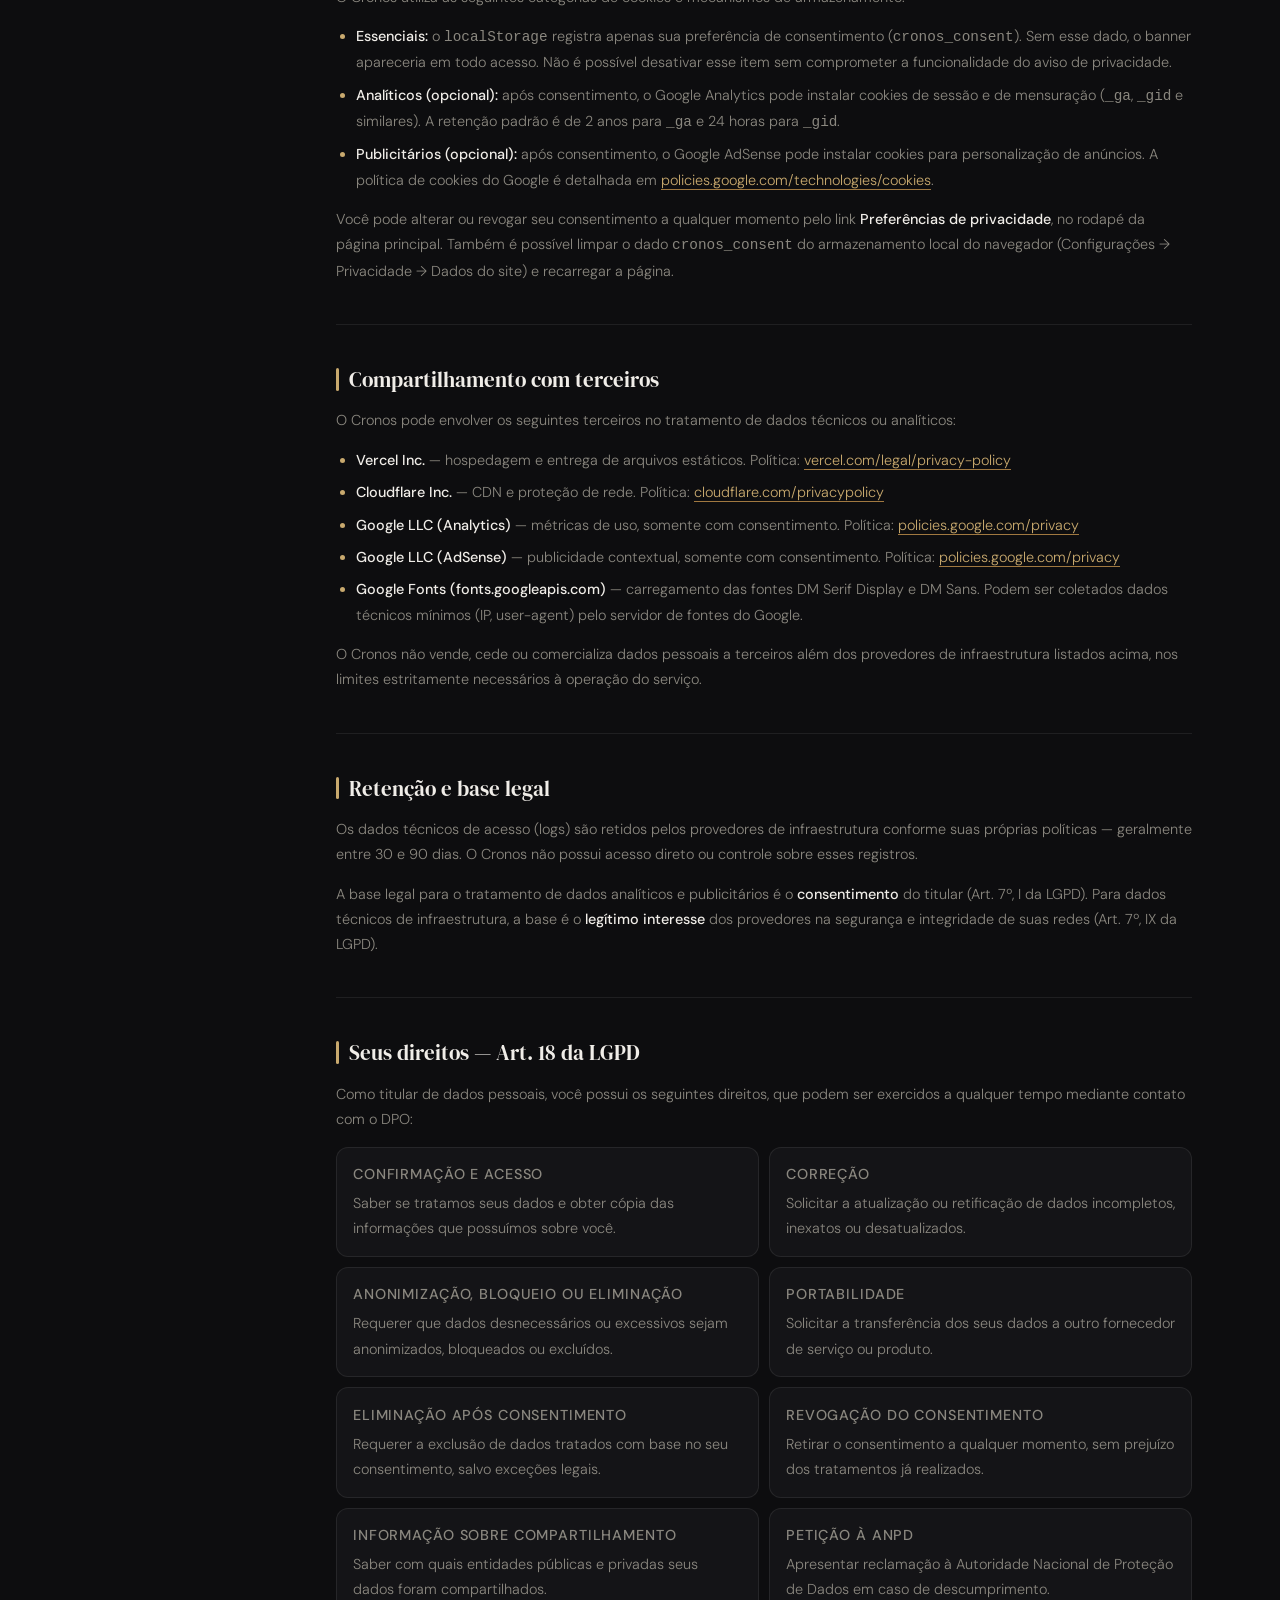
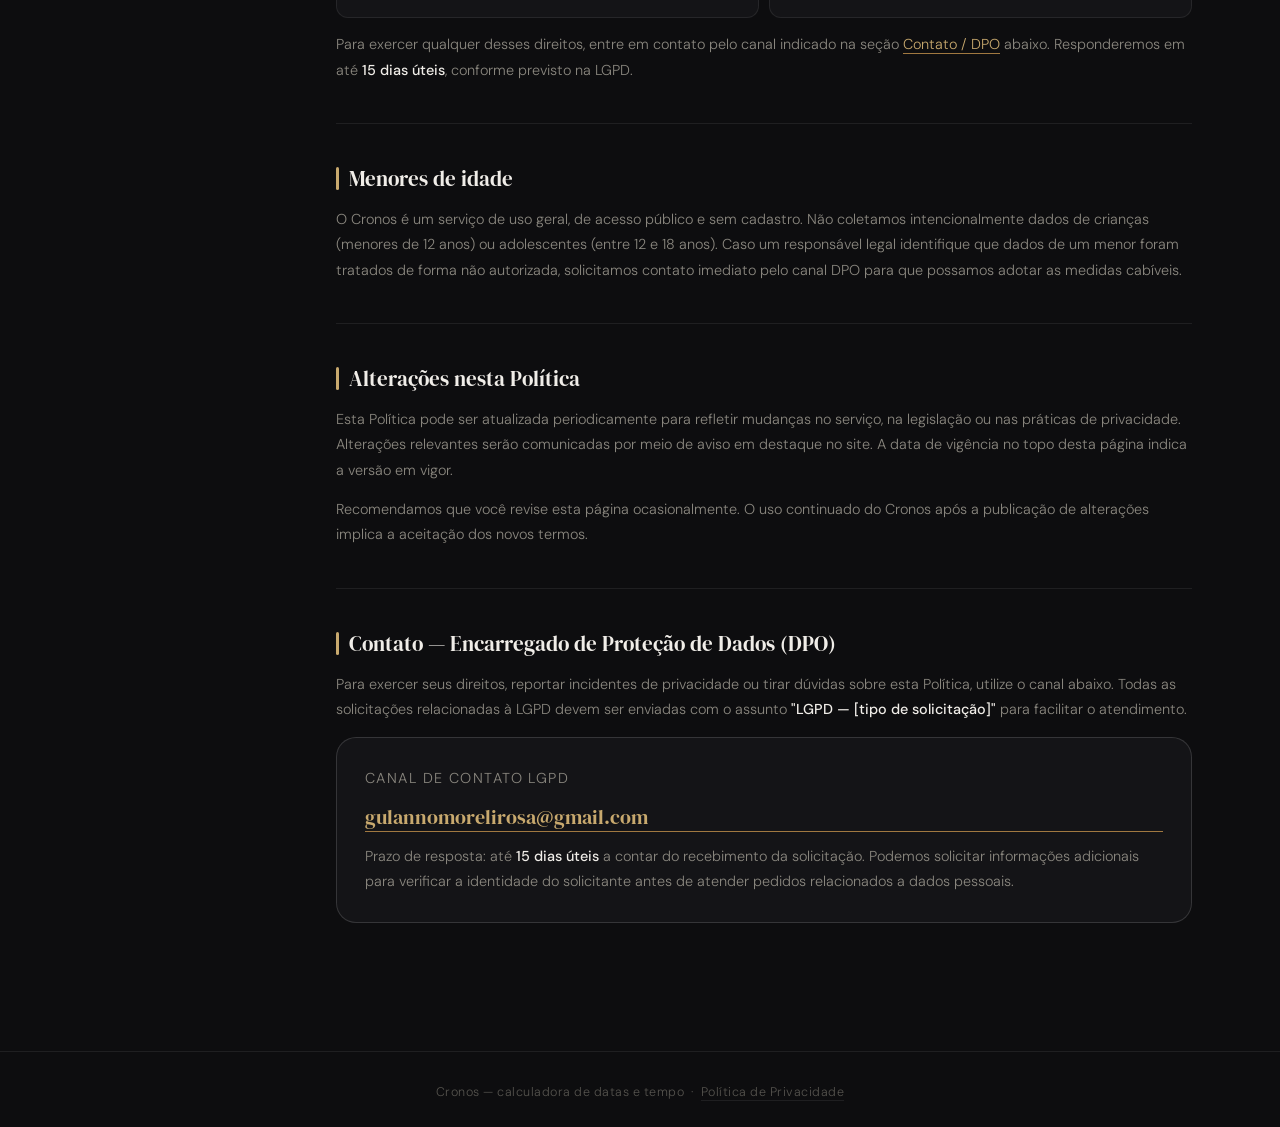
==== commit 2b256158: "Corrige cálculos de datas, busca do clima e melhora usabilidade - diffDates: elimina "dias" negativo" ====
--- a/privacidade.html
+++ b/privacidade.html
@@ -432,7 +432,7 @@
           </ul>
 
           <p>
-            Você pode alterar ou revogar seu consentimento a qualquer momento limpando o dado <code>cronos_consent</code> do armazenamento local do navegador (Configurações → Privacidade → Dados do site) e recarregando a página.
+            Você pode alterar ou revogar seu consentimento a qualquer momento pelo link <strong>Preferências de privacidade</strong>, no rodapé da página principal. Também é possível limpar o dado <code>cronos_consent</code> do armazenamento local do navegador (Configurações → Privacidade → Dados do site) e recarregar a página.
           </p>
         </div>
 
--- a/style.css
+++ b/style.css
@@ -602,4 +602,47 @@
     width: 100%;
     text-align: center;
   }
-}+}
+
+/* ─── Autocomplete de cidade ─────────────────────────────────────────── */
+
+.autocomplete-wrap {
+  position: relative;
+}
+
+.suggestions-box {
+  position: absolute;
+  top: calc(100% + 4px);
+  left: 0;
+  right: 0;
+  background: var(--bg3);
+  border: 1px solid var(--border2);
+  border-radius: var(--radius);
+  max-height: 220px;
+  overflow-y: auto;
+  z-index: 50;
+  box-shadow: 0 8px 24px rgba(0,0,0,0.4);
+}
+
+.suggestions-box.hidden { display: none; }
+
+.suggestion-item {
+  padding: 10px 16px;
+  font-size: 0.9rem;
+  color: var(--text2);
+  cursor: pointer;
+  transition: background 0.15s, color 0.15s;
+}
+
+.suggestion-item:hover,
+.suggestion-item.active {
+  background: var(--accent-bg);
+  color: var(--accent);
+}
+
+.suggestion-empty {
+  padding: 10px 16px;
+  font-size: 0.85rem;
+  color: var(--text3);
+  font-style: italic;
+}
